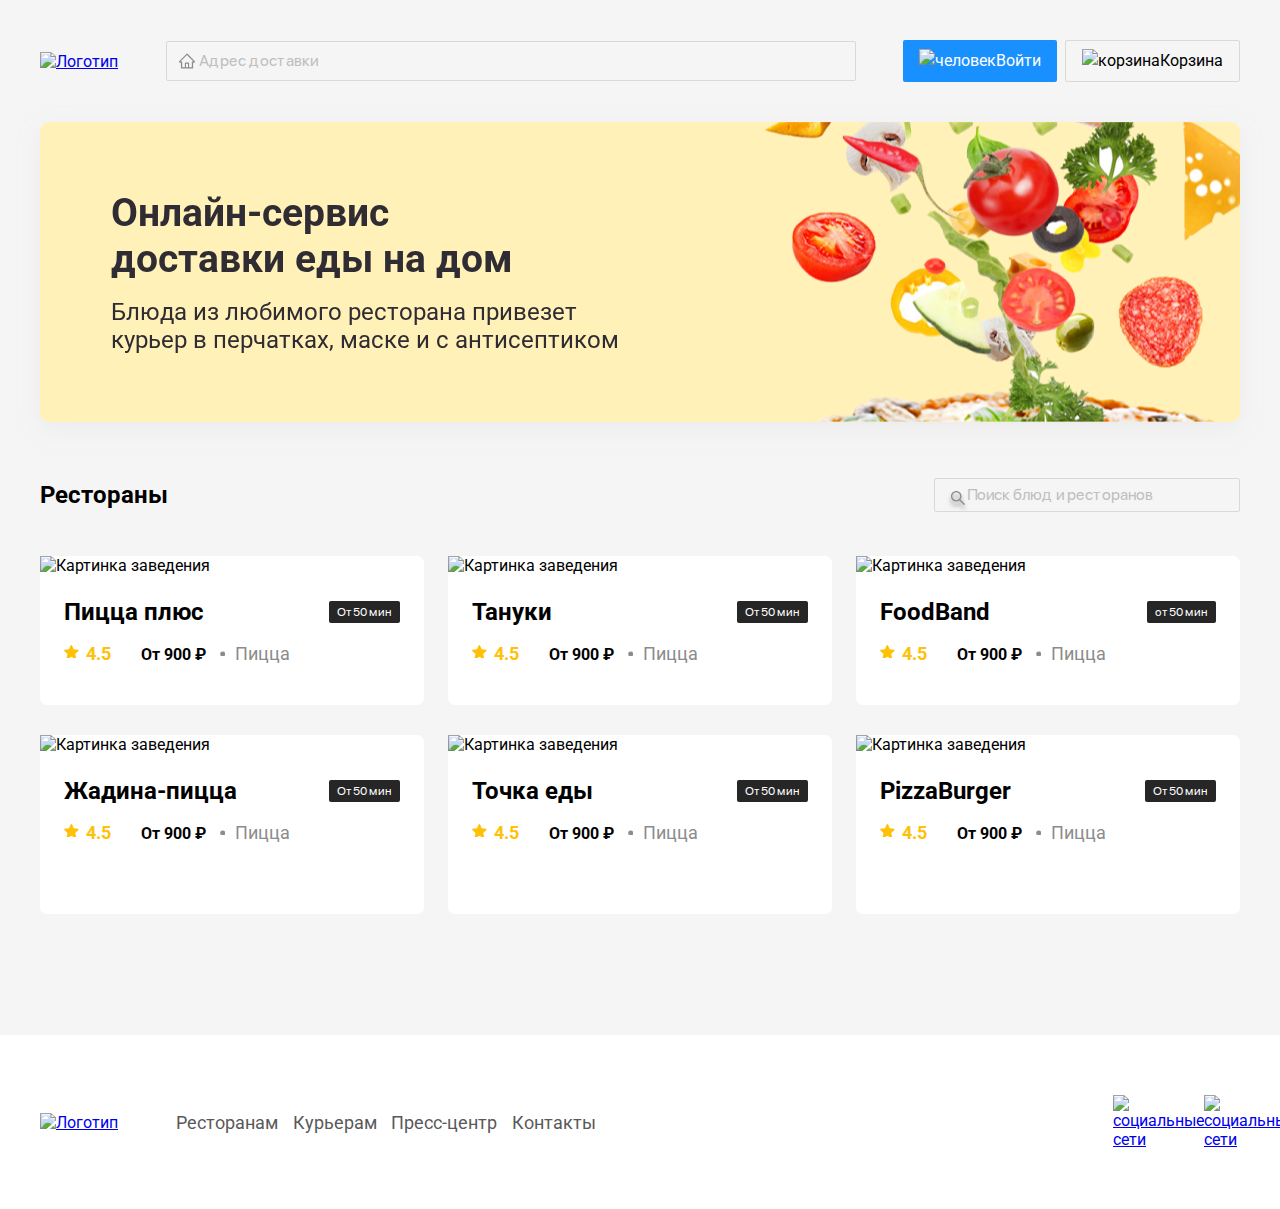
==== content/restourant.html @ a009deb4 "Создали вторую страницу" ====
<!DOCTYPE html>
<html lang="ru">
<head>
    <meta charset="UTF-8">
    <meta http-equiv="X-UA-Compatible" content="IE=edge">
    <meta name="viewport" content="width=device-width, initial-scale=1.0">
    <title>Delivery Food:Пицца плюс</title>
    <link rel="preconnect" href="https://fonts.googleapis.com">
    <link rel="preconnect" href="https://fonts.gstatic.com" crossorigin>
    <link href="https://fonts.googleapis.com/css2?family=Roboto:wght@400;700&display=swap" rel="stylesheet">
    <link rel="stylesheet" href="../css/style.css">
</head>
<body class="body">
    
<header class="header">

<div class="container block">
    <a href="../index.html" class="logo-link">
        <img src="./img/logo.svg" alt="Логотип" class="logo-img">
    </a>

    <input type="text" class="adress-input" placeholder="Адрес доставки">

    <div class="buttons">
        <button class="button button--primary">
            <img src="./img/user.svg" alt="человек" class="login">
            <span class="button-text">Войти</span>
        </button>
        <button class="button button--secondary">
            <img src="./img/icon_container.svg" alt="корзина" class="cart">
            <span class="button-text">Корзина</span>
        </button>
    </div>
    <!-- /.buttons -->
</div>
<!-- /.container block -->    

</header>
<!-- /.header -->

<section class="section section-promo">
    <div class="container promo-block">
        <div class="text-block">
            <h1 class="promo-title">Онлайн-сервис доставки еды на дом</h1>
            <p class="promo-desk">Блюда из любимого ресторана привезет курьер в перчатках, маске и с антисептиком</p>

        
        </div>
    </div>
    <!-- /.container -->
</section>
<!-- /.section section-promo -->
<section class="section section-rest">
    <div class="container">
        <div class="section__header">
            <h2 class="section__header-title">Рестораны</h2>
        <input type="text" class="input seacrh-input" placeholder="Поиск блюд и ресторанов">
        
        </div>
        <!-- /.section__header -->
        <div class="block cards">
        <div class="card">
            <div class="card-img">
                <img src="./img/pizza-plus.png" alt="Картинка заведения">
            </div>
            <div class="card-main">
               <div class="card-main__header">
                <h3 class="card-title">Пицца плюс</h3>
                <strong class="time-write">От 50 мин</strong>
               </div>
               <div class="card-desc">
                <span class="reiting">4.5</span>
                <strong class="midprice">От 900 ₽</strong>
                <span class="dish">Пицца</span>
               </div>
            </div>
            <!-- /.card-main -->
            <!-- /.card-img -->       
        </div>
        <!-- /.card -->
        <div class="card">
            <div class="card-img">
                <img src="./img/tanuki.jpg" alt="Картинка заведения">
            </div>
            <div class="card-main">
                <div class="card-main__header">
                    <h3 class="card-title">Тануки</h3>
                    <strong class="time-write">От 50 мин</strong>
                </div>
                <div class="card-desk">
                    <span class="reiting">4.5</span>
                    <strong class="midprice">От 900 ₽</strong>
                    <span class="dish">Пицца</span>
                </div>
            </div>
        </div>
        <!-- /.card -->
        <div class="card">
            <div class="card-img">
                <div class="card-img">
                    <img src="./img/foodband.png" alt="Картинка заведения">
                </div>
                <div class="card-main">
                    <div class="card-main__header">
                        <h3 class="card-title">FoodBand</h3>
                        <strong class="time-write">от 50 мин</strong>
                    </div>
                    <div class="desk">
                        <span class="reiting">4.5</span>
                        <strong class="midprice">От 900 ₽</strong>
                        <span class="dish">Пицца</span>
                    </div>
                </div>
            </div>
        </div>
        <!-- /.card -->
        <div class="card">
            <div class="card">
                <div class="card-img">
                    <img src="./img/zhadinapizza.png" alt="Картинка заведения">
                </div>
                <div class="card-main">
                    <div class="card-main__header">
                        <h3 class="card-title">Жадина-пицца</h3>
                        <strong class="time-write">От 50 мин</strong>

                    </div>
                    <div class="desk">
                   <span class="reiting">4.5</span> 
                        <strong class="midprice">От 900 ₽</strong>
                       <span class="dish">Пицца</span>
                    </div>
                </div>
            </div>
        </div>
        <!-- /.card -->
        <div class="card">
            <div class="card">
                <div class="card-img">
                    <img src="./img/tochkaedu.png" alt="Картинка заведения">
                </div>
                <div class="card-main">
                    <div class="card-main__header">
                        <h3 class="card-title">Точка еды</h3>
                        <strong class="time-write">От 50 мин</strong>
                        </div>
                        <div class="card-desk">
                            <span class="reiting">4.5</span>
                            <strong class="midprice">От 900 ₽</strong>
                            <span class="dish">Пицца</span>
                        </div>
                </div>
            </div>
        </div>
        <!-- /.card -->
        <div class="card">
            <div class="card">
                <div class="card-img">
                    <img src="./img/pizzaburger.png" alt="Картинка заведения">
                </div>
                <div class="card-main">
                    <div class="card-main__header">
                    <h3 class="card-title">PizzaBurger</h3>
                    <strong class="time-write">От 50 мин</strong>
                    </div>
                    <div class="card-desk">
                        <span class="reiting">4.5</span>
                        <strong class="midprice">От 900 ₽</strong>
                        <span class="dish">Пицца</span>
                    </div>
                </div>
            </div>
        </div>
        <!-- /.card -->
        </div>
        <!-- /.block -->
    </div>
    <!-- /.container -->
</section>
<!-- /.section section-rest -->
<footer class="footer">
<div class="container block">
    <div class="footer-block">
        <a href="index.html" class="logo-link">
            <img src="./img/logo.svg" alt="Логотип" class="logo-img">
        </a>
       <nav class="navigation">
           <a href="#" class="nav-link">Ресторанам</a>
           <a href="#" class="nav-link">Курьерам</a>
           <a href="#" class="nav-link">Пресс-центр</a>
           <a href="#" class="nav-link">Контакты</a>
        </nav>
    </div>
   <div class="social-block">
       <a href="#" class="social-link">
           <img src="./img/inst.svg" alt="социальные сети" class="social-img">
        </a>
        <a href="#" class="social-link">
            <img src="./img/face.svg" alt="социальные сети" class="social-img">
        </a>
        <a href="#" class="social-link">
            <img src="./img/vk.svg" alt="социальные сети" class="social-img">
        </a>
    </div>
</div>
<!-- /.container block -->
</footer>
</body>
</html>
---- css/style.css ----
@font-face {
    font-family:SF Pro Display;
    src: url(../fonts/SFProDisplay-Regular.ttf);
    
}
* {

    box-sizing: border-box;
    margin:0;
    padding: 0;
    font-family: 'Roboto', sans-serif;
}
    html {
   font-family: 'Roboto', sans-serif;
}
.body {
    background-color: #F5F5F5;
}
.block
{
    display: flex;
    justify-content: space-between;
    align-items: center;
   }
   .cards {
       flex-wrap: wrap;
   }
.container {
    max-width: 1200px;
    margin:auto;
    width: 100%;
}
.input {
border-radius: 2px; 
border: 1px solid #D9D9D9;  
width: 100%;
}
.header {
    margin-top: 40px;
    margin-bottom: 40px;
}
.adress-input {
    max-width: 690px;
    height: 40px;
    background: url('../img/home.svg') no-repeat 11px 10px;
    padding-left: 32px;
    width: 100%;
    border-radius: 2px; 
border: 1px solid #D9D9D9;  
}    
.adress-input::placeholder {
    font-family: SF Pro Display;
    font-style: normal;
    font-weight: normal;
    font-size: 16px;
    color: #BFBFBF;
    
}
.buttons {
    display: flex;
    flex-wrap: nowrap;
}
.button{
    padding: 8px 16px;
    display:flex;
    align-items: center;
    border-radius: 2px;
    border:none;
    cursor: pointer;
    font-family: SF Pro Display;
font-style: normal;
font-weight: normal;
font-size: 16px;
line-height: 24px;
}   
.button--primary {
    background: #1890FF;
    color: #FFFFFF;
} 
.button--secondary{
   background:transparent;
   border: 1px solid #D9D9D9; 
   margin-left: 8px;
}
/*промо секция*/
.section-promo {
margin-bottom: 56px;
}
.promo-block {
background: #FFF1B8 url(../img/promo.png) no-repeat right;
border-radius: 10px;
padding: 68px 71px;
filter: drop-shadow(0px 7px 12px rgba(158, 158, 163, 0.1));
}
.text-block {
    max-width: 538px;
    width: 100%;
}
.promo-title {
max-width: 430px;
font-family: Roboto;
font-style: normal;
font-weight: bold;
font-size: 39px;
line-height: 46px;
color: #302C34;
margin-bottom: 16px;
}
.promo-desk {
font-family: Roboto;
font-style: normal;
font-weight: normal;
font-size: 24px;
line-height: 28px;
color: #302C34;
}
/*секция рестораны*/
.section-rest {
    padding-bottom: 91px;
}
.section__header {
    display: flex;
    justify-content: space-between;
    align-items: center;
    margin-bottom: 44px;
}
.seacrh-input  {
max-width: 306px;
height: 34px;
background: url('../img/search.svg') no-repeat 11px 10px;
padding-left: 32px;
border-radius: 2px; 
border: 1px solid #D9D9D9;  
}
.input::placeholder {
    font-family: SF Pro Display;
    font-style: normal;
    font-weight: normal;
    font-size: 16px;
    color: #BFBFBF;
}
.card {
    max-width: 384px;
    width: 100%;
    margin-bottom: 30px;
    background-color:#FFF;
    border-radius:7px;
    text-decoration: none;
    color:black;
}
.card-main {
    padding: 21px 24px 35px;
    position: relative;
    
}
.card-main__header{
    display: flex;
    justify-content: space-between;
    align-items:center;
    margin-bottom: 10px;
}
.card-title {
font-family: Roboto;
font-style: normal;
font-weight: bold;
font-size: 24px;
line-height: 32px;
}
.time-write {
    background: #262626;
    border-radius: 2px;
    font-family: SF Pro Display;
    font-style: normal;
    font-weight: normal;
    font-size: 12px;
    line-height: 12px;
    color: #FFFFFF;
    padding: 5px 8px;
}
.reiting {
    position: relative;
font-family: Roboto;
font-style: normal;
font-weight: bold;
font-size: 18px;
line-height: 32px;
color: #FFC107;
margin-left: 22px;
margin-right: 26px;

}
.reiting::before {
    content:'';
    width: 15px;
    height: 14px;
    background:url(../img/star.svg);
    position: absolute;
    top: 1px;
    left: -22px;
}
midprice {
    font-family: Roboto;
    font-style: normal;
    font-weight: normal;
    font-size: 18px;
    line-height: 32px;
    color: #8C8C8C;
    margin-left: 25px;
        
}
.dish {
    position: relative;
    font-family: Roboto;
    font-style: normal;
    font-weight: normal;
    font-size: 18px;
    line-height: 32px;
    color: #8C8C8C;
    margin-left: 25px;
}
.dish::before {
    content:'';
    width: 5px;
    height: 5px;
    background:url(../img/Ellipse.svg);
    position: absolute;
    top: 50%;
    left: -15px;
    margin-top: -3px;
}
/*footer секция*/
footer {
    background-color:#FFF;
    padding: 60px 0;
}
.footer-block {
    max-width: 556px;
    width: 100%;
    display: flex;
    align-items: center;
    justify-content: space-between;
    
}
.navigation {
    max-width: 420px;
    width: 100%;
    display: flex;
    justify-content: space-between;
}
.nav-link {
    font-size: 18px;
    line-height: 21px;
    color: #595959;
    text-decoration: none;
}
.social-block {
    max-width: 127px;
    width: 100%;
    display: flex;
    justify-content: space-between;
    align-items: center;
}
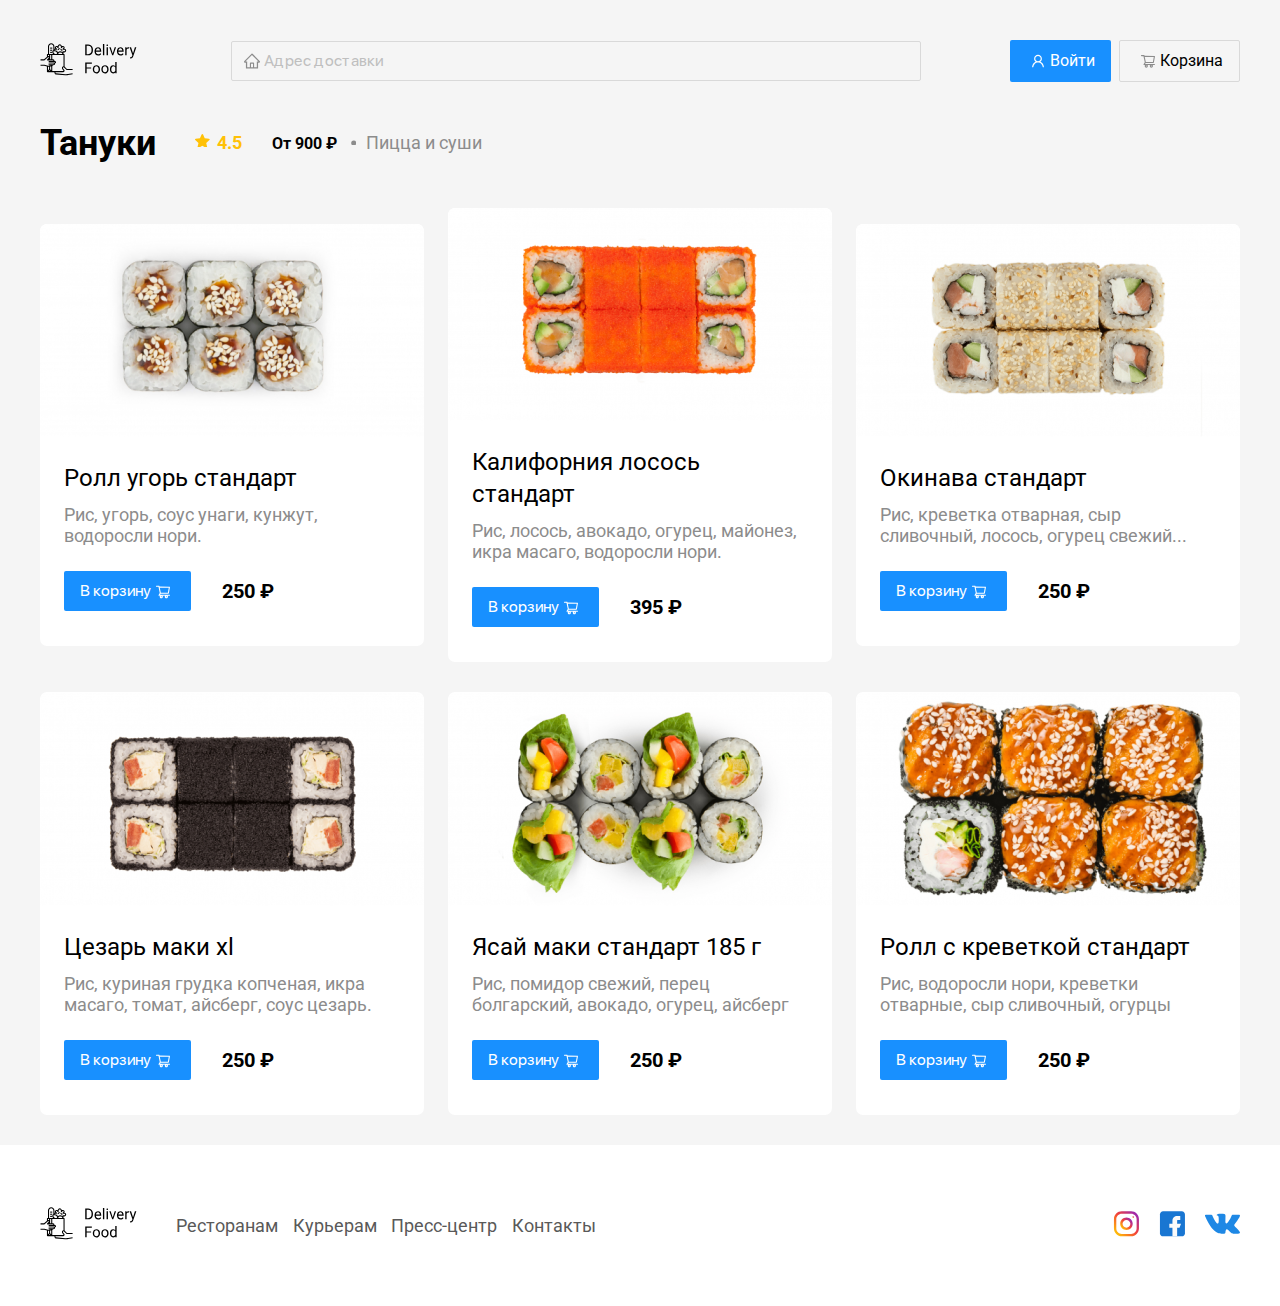
==== commit c24e46f4: "создали страницу Тануки" ====
--- a/content/restourant.html
+++ b/content/restourant.html
@@ -4,7 +4,7 @@
     <meta charset="UTF-8">
     <meta http-equiv="X-UA-Compatible" content="IE=edge">
     <meta name="viewport" content="width=device-width, initial-scale=1.0">
-    <title>Delivery Food:Пицца плюс</title>
+    <title>Delivery Food: Тануки</title>
     <link rel="preconnect" href="https://fonts.googleapis.com">
     <link rel="preconnect" href="https://fonts.gstatic.com" crossorigin>
     <link href="https://fonts.googleapis.com/css2?family=Roboto:wght@400;700&display=swap" rel="stylesheet">
@@ -16,18 +16,18 @@
 
 <div class="container block">
     <a href="../index.html" class="logo-link">
-        <img src="./img/logo.svg" alt="Логотип" class="logo-img">
+        <img src="../img/logo.svg" alt="Логотип" class="logo-img">
     </a>
 
     <input type="text" class="adress-input" placeholder="Адрес доставки">
 
     <div class="buttons">
         <button class="button button--primary">
-            <img src="./img/user.svg" alt="человек" class="login">
+            <img src="../img/user.svg" alt="человек" class="login">
             <span class="button-text">Войти</span>
         </button>
         <button class="button button--secondary">
-            <img src="./img/icon_container.svg" alt="корзина" class="cart">
+            <img src="../img/icon_container.svg" alt="корзина" class="cart-img">
             <span class="button-text">Корзина</span>
         </button>
     </div>
@@ -38,40 +38,33 @@
 </header>
 <!-- /.header -->
 
-<section class="section section-promo">
-    <div class="container promo-block">
-        <div class="text-block">
-            <h1 class="promo-title">Онлайн-сервис доставки еды на дом</h1>
-            <p class="promo-desk">Блюда из любимого ресторана привезет курьер в перчатках, маске и с антисептиком</p>
-
-        
-        </div>
-    </div>
-    <!-- /.container -->
-</section>
-<!-- /.section section-promo -->
-<section class="section section-rest">
+<section class="section restourant">
     <div class="container">
-        <div class="section__header">
-            <h2 class="section__header-title">Рестораны</h2>
-        <input type="text" class="input seacrh-input" placeholder="Поиск блюд и ресторанов">
+        <div class="section__header restourant__header">
+            <h2 class="section__header-title">Тануки</h2>
+            <div class="card-desc">
+                <span class="reiting">4.5</span>
+                <strong class="midprice">От 900 ₽</strong>
+                <span class="dish">Пицца и суши</span>
+               </div>
         
         </div>
         <!-- /.section__header -->
         <div class="block cards">
         <div class="card">
             <div class="card-img">
-                <img src="./img/pizza-plus.png" alt="Картинка заведения">
-            </div>
-            <div class="card-main">
-               <div class="card-main__header">
-                <h3 class="card-title">Пицца плюс</h3>
-                <strong class="time-write">От 50 мин</strong>
-               </div>
-               <div class="card-desc">
-                <span class="reiting">4.5</span>
-                <strong class="midprice">От 900 ₽</strong>
-                <span class="dish">Пицца</span>
+                <img src="../img/roll_ugr_standart.png" alt="Ролл">
+            </div>
+            <div class="card-main">
+               <div class="product-header">
+                <span class="card-title">Ролл угорь стандарт</span>
+                <p class="desk">Рис, угорь, соус унаги, кунжут, водоросли нори.</p>
+                </div>
+               <div class="product-desc">
+             <button class="button button--primary">В корзину
+                <img src="../img/shoppingcart_blue.svg" alt="корзина" class="cart-img">     
+             </button>
+               <span class="product-price">250 ₽</span>
                </div>
             </div>
             <!-- /.card-main -->
@@ -80,100 +73,99 @@
         <!-- /.card -->
         <div class="card">
             <div class="card-img">
-                <img src="./img/tanuki.jpg" alt="Картинка заведения">
-            </div>
-            <div class="card-main">
-                <div class="card-main__header">
-                    <h3 class="card-title">Тануки</h3>
-                    <strong class="time-write">От 50 мин</strong>
-                </div>
-                <div class="card-desk">
-                    <span class="reiting">4.5</span>
-                    <strong class="midprice">От 900 ₽</strong>
-                    <span class="dish">Пицца</span>
-                </div>
-            </div>
-        </div>
-        <!-- /.card -->
-        <div class="card">
-            <div class="card-img">
-                <div class="card-img">
-                    <img src="./img/foodband.png" alt="Картинка заведения">
-                </div>
-                <div class="card-main">
-                    <div class="card-main__header">
-                        <h3 class="card-title">FoodBand</h3>
-                        <strong class="time-write">от 50 мин</strong>
-                    </div>
-                    <div class="desk">
-                        <span class="reiting">4.5</span>
-                        <strong class="midprice">От 900 ₽</strong>
-                        <span class="dish">Пицца</span>
-                    </div>
-                </div>
-            </div>
-        </div>
-        <!-- /.card -->
-        <div class="card">
-            <div class="card">
-                <div class="card-img">
-                    <img src="./img/zhadinapizza.png" alt="Картинка заведения">
-                </div>
-                <div class="card-main">
-                    <div class="card-main__header">
-                        <h3 class="card-title">Жадина-пицца</h3>
-                        <strong class="time-write">От 50 мин</strong>
-
-                    </div>
-                    <div class="desk">
-                   <span class="reiting">4.5</span> 
-                        <strong class="midprice">От 900 ₽</strong>
-                       <span class="dish">Пицца</span>
-                    </div>
-                </div>
-            </div>
-        </div>
-        <!-- /.card -->
-        <div class="card">
-            <div class="card">
-                <div class="card-img">
-                    <img src="./img/tochkaedu.png" alt="Картинка заведения">
-                </div>
-                <div class="card-main">
-                    <div class="card-main__header">
-                        <h3 class="card-title">Точка еды</h3>
-                        <strong class="time-write">От 50 мин</strong>
-                        </div>
-                        <div class="card-desk">
-                            <span class="reiting">4.5</span>
-                            <strong class="midprice">От 900 ₽</strong>
-                            <span class="dish">Пицца</span>
-                        </div>
-                </div>
-            </div>
-        </div>
-        <!-- /.card -->
-        <div class="card">
-            <div class="card">
-                <div class="card-img">
-                    <img src="./img/pizzaburger.png" alt="Картинка заведения">
-                </div>
-                <div class="card-main">
-                    <div class="card-main__header">
-                    <h3 class="card-title">PizzaBurger</h3>
-                    <strong class="time-write">От 50 мин</strong>
-                    </div>
-                    <div class="card-desk">
-                        <span class="reiting">4.5</span>
-                        <strong class="midprice">От 900 ₽</strong>
-                        <span class="dish">Пицца</span>
-                    </div>
-                </div>
-            </div>
-        </div>
-        <!-- /.card -->
-        </div>
-        <!-- /.block -->
+                <img src="../img/california.png" alt="Ролл">
+            </div>
+            <div class="card-main">
+               <div class="product-header">
+                <span class="card-title">Калифорния лосось стандарт</span>
+                <p class="desk">Рис, лосось, авокадо, огурец, майонез, икра масаго, водоросли нори.</p>
+                </div>
+               <div class="product-desc">
+             <button class="button button--primary">В корзину
+                <img src="../img/shoppingcart_blue.svg" alt="корзина" class="cart-img">     
+             </button>
+               <span class="product-price">395 ₽</span>
+               </div>
+            </div>
+            <!-- /.card-main -->
+            <!-- /.card-img -->       
+        </div>
+        <div class="card">
+            <div class="card-img">
+                <img src="../img/okinava.png" alt="Ролл">
+            </div>
+            <div class="card-main">
+               <div class="product-header">
+                <span class="card-title">Окинава стандарт</span>
+                <p class="desk"> Рис, креветка отварная, сыр сливочный, лосось, огурец свежий...</p>
+                </div>
+               <div class="product-desc">
+             <button class="button button--primary">В корзину
+                <img src="../img/shoppingcart_blue.svg" alt="корзина" class="cart-img">     
+             </button>
+               <span class="product-price">250 ₽</span>
+               </div>
+            </div>
+            <!-- /.card-main -->
+            <!-- /.card-img -->       
+        </div>
+        <div class="card">
+            <div class="card-img">
+                <img src="../img/cezar.png" alt="Ролл">
+            </div>
+            <div class="card-main">
+               <div class="product-header">
+                <span class="card-title">Цезарь маки хl</span>
+                <p class="desk">Рис, куриная грудка копченая, икра масаго, томат, айсберг, соус цезарь.</p>
+                </div>
+               <div class="product-desc">
+             <button class="button button--primary">В корзину
+                <img src="../img/shoppingcart_blue.svg" alt="корзина" class="cart-img">     
+             </button>
+               <span class="product-price">250 ₽</span>
+               </div>
+            </div>
+            <!-- /.card-main -->
+            <!-- /.card-img -->       
+        </div>
+        <div class="card">
+            <div class="card-img">
+                <img src="../img/yasai.png" alt="Ролл">
+            </div>
+            <div class="card-main">
+               <div class="product-header">
+                <span class="card-title">Ясай маки стандарт 185 г</span>
+                <p class="desk">Рис, помидор свежий, перец болгарский, авокадо, огурец, айсберг</p>
+                </div>
+               <div class="product-desc">
+             <button class="button button--primary">В корзину
+                <img src="../img/shoppingcart_blue.svg" alt="корзина" class="cart-img">     
+             </button>
+               <span class="product-price">250 ₽</span>
+               </div>
+            </div>
+            <!-- /.card-main -->
+            <!-- /.card-img -->       
+        </div>
+        <div class="card">
+            <div class="card-img">
+                <img src="../img/roll_shrimp.png" alt="Ролл">
+            </div>
+            <div class="card-main">
+               <div class="product-header">
+                <span class="card-title">Ролл с креветкой стандарт</span>
+                <p class="desk">Рис, водоросли нори, креветки отварные, сыр сливочный, огурцы</p>
+                </div>
+               <div class="product-desc">
+             <button class="button button--primary">В корзину
+                <img src="../img/shoppingcart_blue.svg" alt="корзина" class="cart-img">     
+             </button>
+               <span class="product-price">250 ₽</span>
+               </div>
+            </div>
+            <!-- /.card-main -->
+            <!-- /.card-img -->       
+        </div>
     </div>
     <!-- /.container -->
 </section>
@@ -182,7 +174,7 @@
 <div class="container block">
     <div class="footer-block">
         <a href="index.html" class="logo-link">
-            <img src="./img/logo.svg" alt="Логотип" class="logo-img">
+            <img src="../img/logo.svg" alt="Логотип" class="logo-img">
         </a>
        <nav class="navigation">
            <a href="#" class="nav-link">Ресторанам</a>
@@ -193,13 +185,13 @@
     </div>
    <div class="social-block">
        <a href="#" class="social-link">
-           <img src="./img/inst.svg" alt="социальные сети" class="social-img">
+           <img src="../img/inst.svg" alt="социальные сети" class="social-img">
         </a>
         <a href="#" class="social-link">
-            <img src="./img/face.svg" alt="социальные сети" class="social-img">
+            <img src="../img/face.svg" alt="социальные сети" class="social-img">
         </a>
         <a href="#" class="social-link">
-            <img src="./img/vk.svg" alt="социальные сети" class="social-img">
+            <img src="../img/vk.svg" alt="социальные сети" class="social-img">
         </a>
     </div>
 </div>
--- a/css/style.css
+++ b/css/style.css
@@ -24,6 +24,10 @@
    }
    .cards {
        flex-wrap: wrap;
+   }
+   .button img {
+    margin-left: 4px;
+    margin-right: 4px;
    }
 .container {
     max-width: 1200px;
@@ -124,6 +128,12 @@
     align-items: center;
     margin-bottom: 44px;
 }
+.section__header-title {
+    font-weight: bold;
+    font-size: 36px;
+    line-height: 42px;
+        color: #000000;
+}
 .seacrh-input  {
 max-width: 306px;
 height: 34px;
@@ -162,7 +172,6 @@
 .card-title {
 font-family: Roboto;
 font-style: normal;
-font-weight: bold;
 font-size: 24px;
 line-height: 32px;
 }
@@ -259,4 +268,38 @@
     display: flex;
     justify-content: space-between;
     align-items: center;
-}+}
+/*Страница ресторанов*/
+.restourant__header {
+    max-width: 442px;
+    width: 100%;
+   
+}
+.product-header {
+display: flex;
+align-items: start;
+flex-direction: column;
+margin-bottom: 10px;
+}
+.desk {
+    font-size: 18px;
+    line-height: 21px;
+    color: #8C8C8C;
+    margin-top: 10px;
+}
+.product-desc {
+    max-width: 210px;
+    width: 100%;
+    display: flex;
+    justify-content: space-between;
+    align-items: center;
+    margin-top: 25px;
+
+}
+.product-price {
+    font-weight: bold;
+    font-size: 20px;
+    line-height: 32px;
+    color: #000000;
+
+}
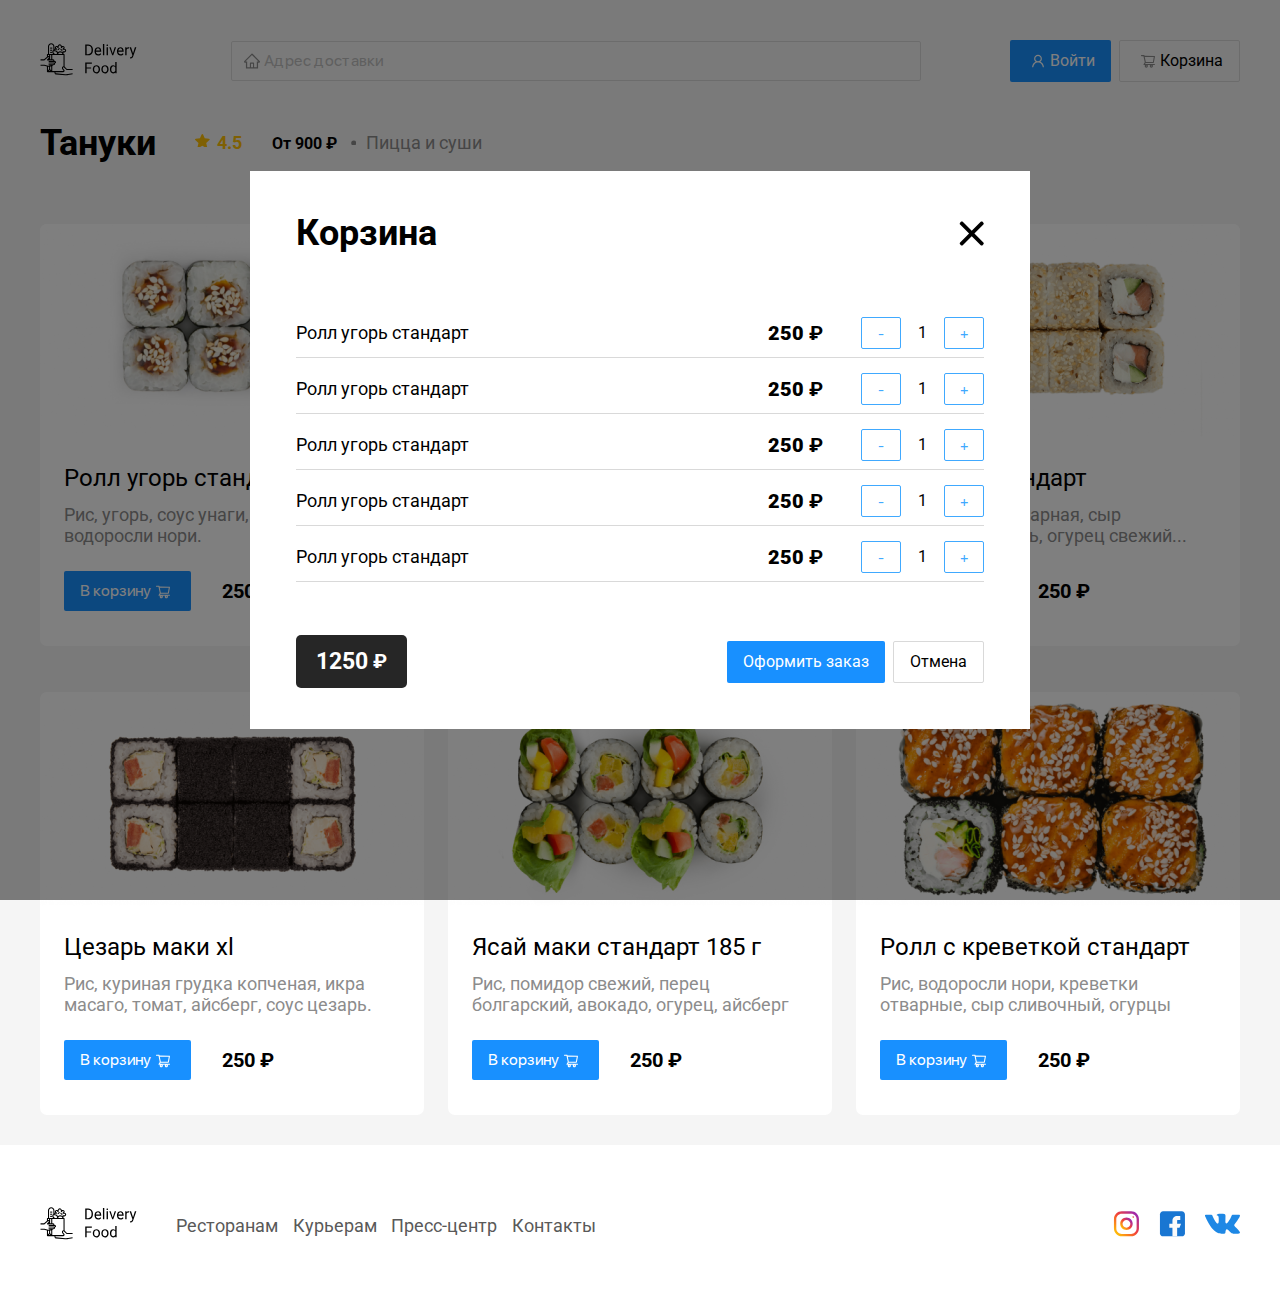
==== commit 84e9f43d: "создана страниа с корзиной" ====
--- a/content/restourant.html
+++ b/content/restourant.html
@@ -197,5 +197,103 @@
 </div>
 <!-- /.container block -->
 </footer>
+<div class="modal">
+    <div class="modal-window">
+        <div class="modal-header">
+            <h2 class="modal-title">Корзина</h2>
+            <button class="btn-close"></button>
+        </div>
+        <div class="modal-main">
+            <div class="row">
+                <p class="product-name">Ролл угорь стандарт</p>
+                <div class="row-right">
+                    <div class="price-product">
+                        <strong class="price">250</strong>
+                        <span class="rub">₽</span>
+                    </div>
+                    <div class="counter">
+                        <button class="bth-count">-</button>
+                        <span class="count">1</span>
+                        <button class="bth-count">+</button>
+                    </div>
+                </div>
+        
+            </div>
+            <div class="row">
+                <p class="product-name">Ролл угорь стандарт</p>
+                <div class="row-right">
+                    <div class="price-product">
+                        <strong class="price">250</strong>
+                        <span class="rub">₽</span>
+                    </div>
+                    <div class="counter">
+                        <button class="bth-count">-</button>
+                        <span class="count">1</span>
+                        <button class="bth-count">+</button>
+                    </div>
+                </div>
+        
+            </div>
+            <div class="row">
+                <p class="product-name">Ролл угорь стандарт</p>
+                <div class="row-right">
+                    <div class="price-product">
+                        <strong class="price">250</strong>
+                        <span class="rub">₽</span>
+                    </div>
+                    <div class="counter">
+                        <button class="bth-count">-</button>
+                        <span class="count">1</span>
+                        <button class="bth-count">+</button>
+                    </div>
+                </div>
+        
+            </div>
+            <div class="row">
+                <p class="product-name">Ролл угорь стандарт</p>
+                <div class="row-right">
+                    <div class="price-product">
+                        <strong class="price">250</strong>
+                        <span class="rub">₽</span>
+                    </div>
+                    <div class="counter">
+                        <button class="bth-count">-</button>
+                        <span class="count">1</span>
+                        <button class="bth-count">+</button>
+                    </div>
+                </div>
+        
+            </div>
+            <div class="row">
+                <p class="product-name">Ролл угорь стандарт</p>
+                <div class="row-right">
+                    <div class="price-product">
+                        <strong class="price">250</strong>
+                        <span class="rub">₽</span>
+                    </div>
+                    <div class="counter">
+                        <button class="bth-count">-</button>
+                        <span class="count">1</span>
+                        <button class="bth-count">+</button>
+                    </div>
+                </div>
+        
+            </div>
+        </div>
+        <div class="model-footer">
+            <div class="sum">
+            <h3 class="modal-sum">1250</h3>
+<span class="rub-sum">₽</span>
+            </div>
+            <div class="buttons">
+                <button class="button button--primary">
+                <span class="button-text">Оформить заказ</span>
+                </button>
+                <button class="button button--secondary">
+                <span class="button-text">Отмена</span>
+                </button>    
+        </div>
+    </div>
+</div>
 </body>
 </html>--- a/css/style.css
+++ b/css/style.css
@@ -303,3 +303,108 @@
     color: #000000;
 
 }
+/*модельное окно*/
+.modal {
+    position: fixed;
+    top: 0;
+    left: 0;
+    display: flex;
+    justify-content: center;
+    align-items:center;
+    width: 100%;
+    height: 100vh;
+    background:rgba(0, 0, 0, 0.5)
+}
+.modal-window {
+    max-width: 780px;
+    width: 100%;
+    background-color: #fff;
+    padding: 41px 46px;
+    display: flex;
+    flex-direction: column;
+}
+.modal-header {
+    width: 100%;
+    display: flex;
+    justify-content: space-between;
+    align-items: center;
+    margin-bottom: 48px;
+}
+.modal-title {
+    font-size: 36px;
+    line-height: 42px;
+    color: #000000;
+}
+.btn-close {
+    width: 25px;
+    height: 25px;
+    background: url(../img/close.svg) no-repeat center / cover;
+    border: none;
+    cursor:pointer;
+}
+.row {
+    display: flex;
+    justify-content: space-between;
+    padding-bottom: 8px;
+    padding-top: 15px;
+    border-bottom: 1px solid #D9D9D9;;
+}
+
+.row-right {
+display: flex;
+justify-content: space-between;
+align-items: center;
+max-width: 216px;
+width: 100%;
+}
+.product-name {
+    font-size: 18px;
+    line-height: 32px;
+}
+.price-product {
+    font-weight: bold;
+    font-size: 20px;
+    line-height: 32px;
+    color: #000000;
+}
+.bth-count {
+font-family: SF Pro Display;
+font-style: normal;
+font-weight: normal;
+font-size: 14px;
+line-height: 22px;
+color: #40A9FF;
+width: 40px;
+height: 32px;
+cursor: pointer;
+background:transparent;
+border: 1px solid #40A9FF;
+border-radius: 2px;
+}
+.count {
+    font-size: 16px;
+    line-height: 24px;
+    margin-right: 13px;
+    margin-left: 13px;
+}
+.model-footer {
+    width: 100%;
+    display: flex;
+    justify-content: space-between;
+    align-items: center;
+    margin-top: 53px;
+}
+.sum {
+    display: flex;
+    align-items: center;
+    background: #262626;
+border-radius: 5px;
+padding: 15px 20px;
+color: white;
+font-weight: bold;
+font-size: 20px;
+line-height: 23px;
+}
+.rub-sum {
+    margin-left: 5px;
+}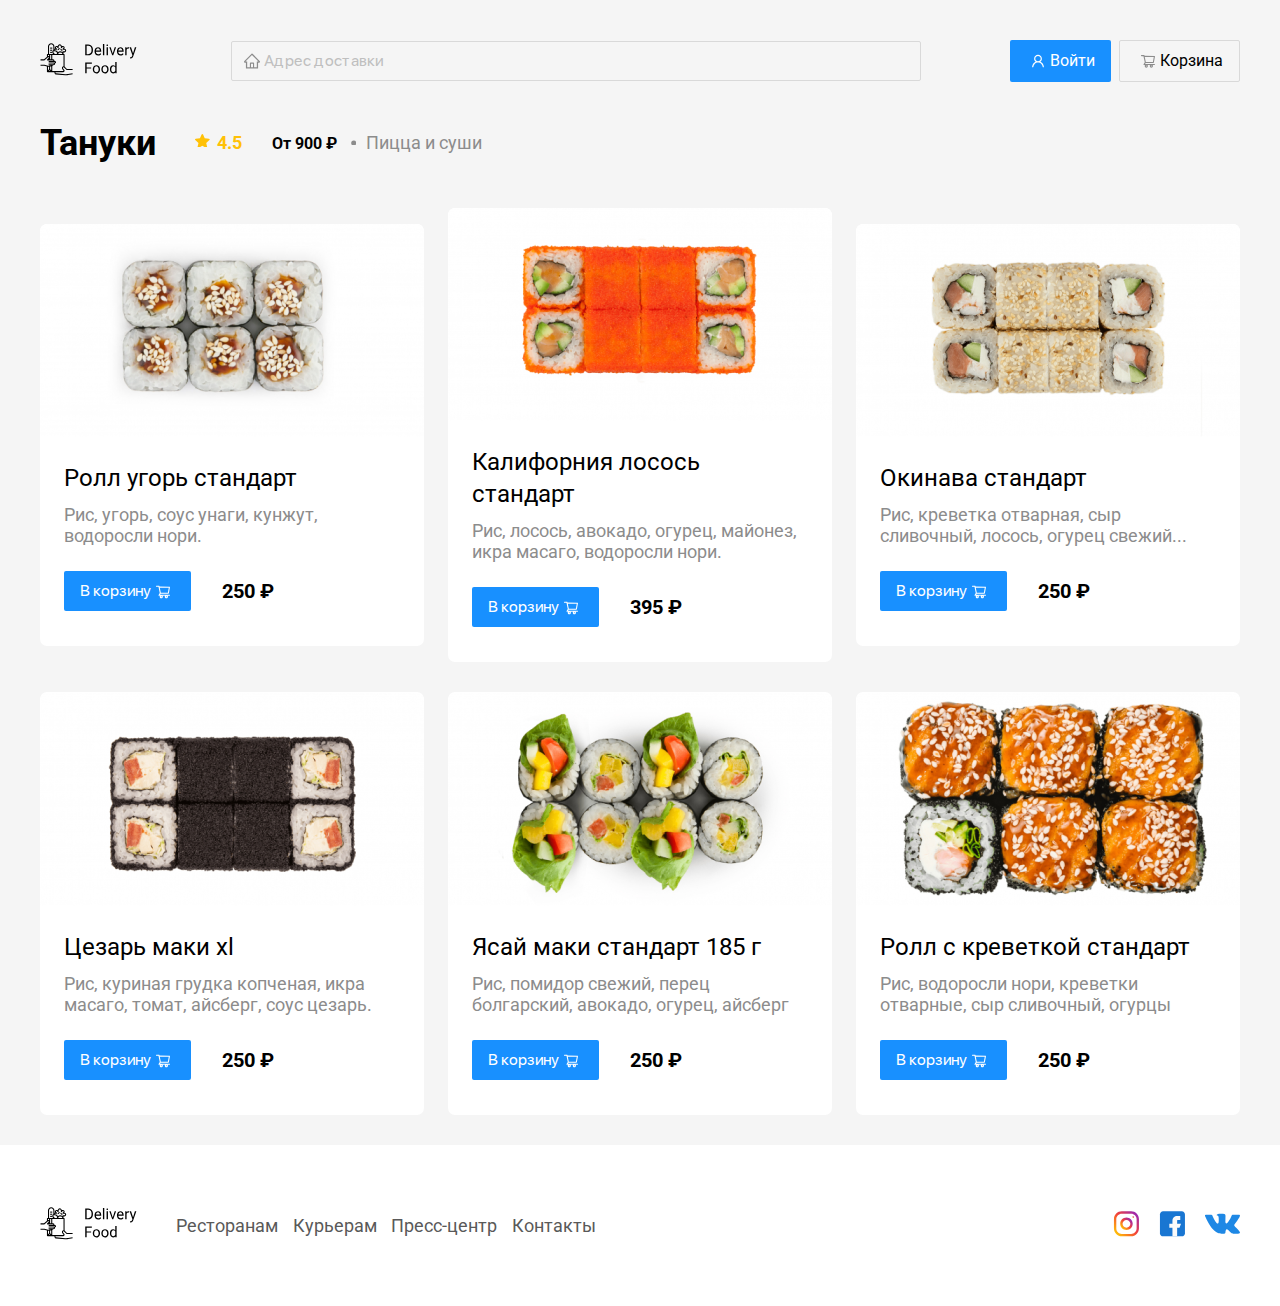
==== commit b00af71f: "создали модальное окно" ====
--- a/content/restourant.html
+++ b/content/restourant.html
@@ -167,6 +167,7 @@
             <!-- /.card-img -->       
         </div>
     </div>
+    </div>
     <!-- /.container -->
 </section>
 <!-- /.section section-rest -->
@@ -197,7 +198,7 @@
 </div>
 <!-- /.container block -->
 </footer>
-<div class="modal">
+<div class="modal modal--close">
     <div class="modal-window">
         <div class="modal-header">
             <h2 class="modal-title">Корзина</h2>
--- a/css/style.css
+++ b/css/style.css
@@ -407,4 +407,7 @@
 }
 .rub-sum {
     margin-left: 5px;
+}
+.modal--close {
+    display: none;
 }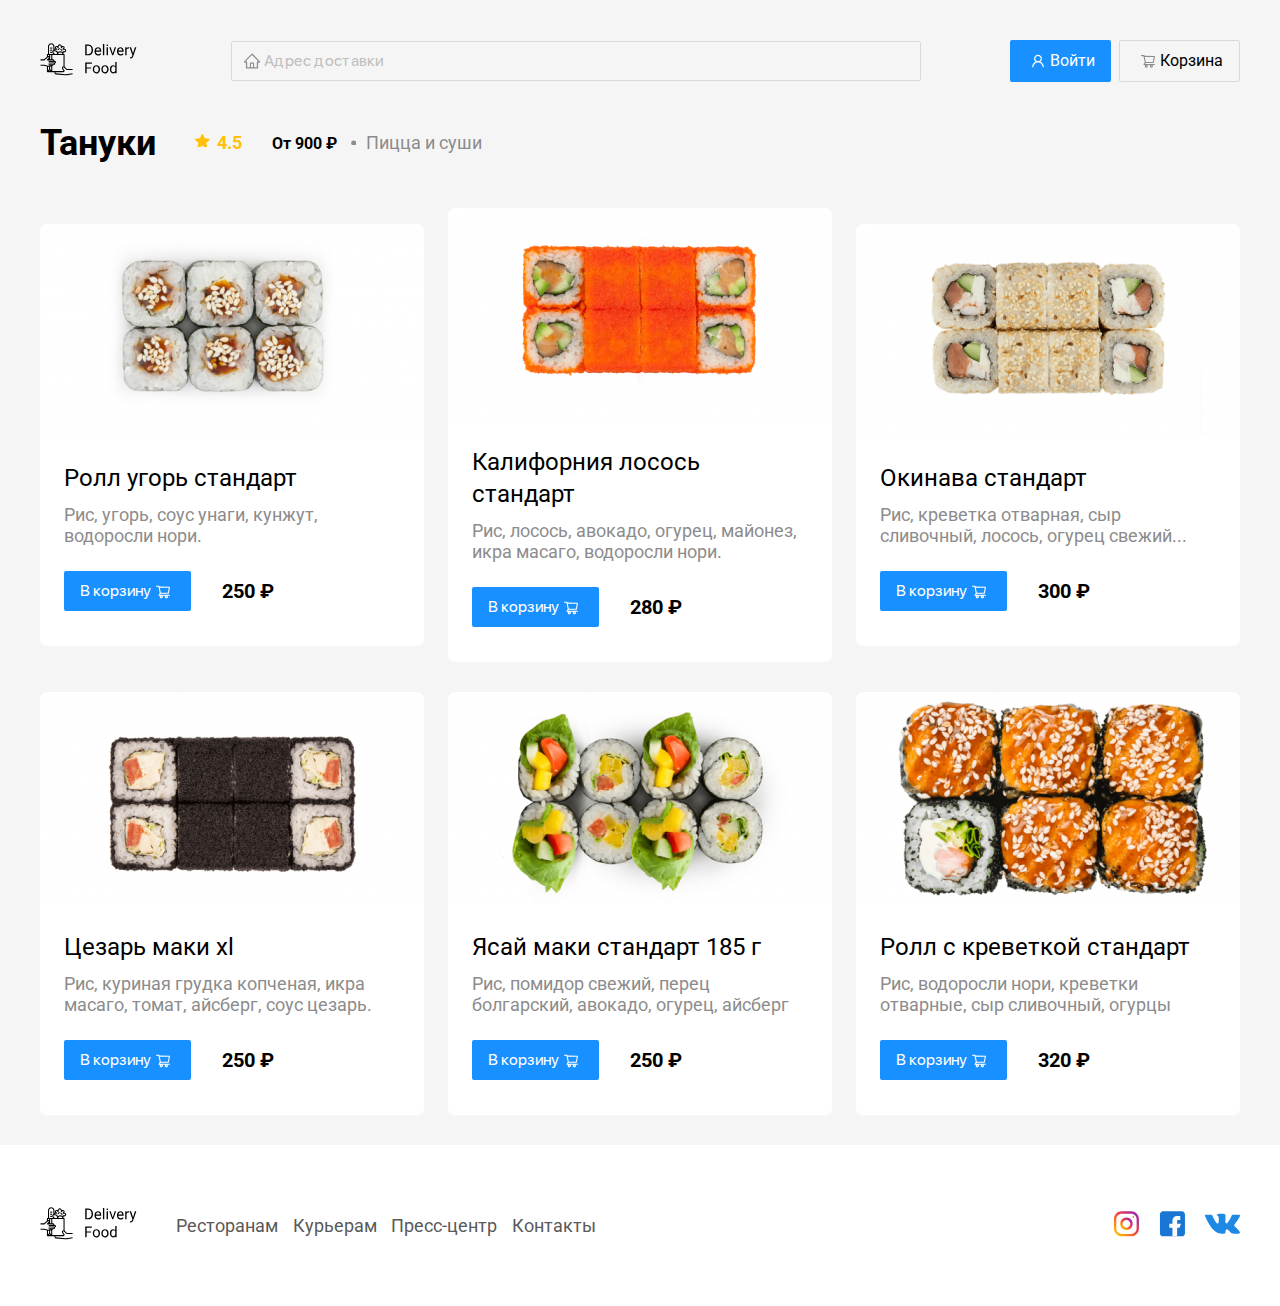
==== commit f0e0e4ea: "калькулятор в модальном окне" ====
--- a/content/restourant.html
+++ b/content/restourant.html
@@ -9,6 +9,7 @@
     <link rel="preconnect" href="https://fonts.gstatic.com" crossorigin>
     <link href="https://fonts.googleapis.com/css2?family=Roboto:wght@400;700&display=swap" rel="stylesheet">
     <link rel="stylesheet" href="../css/style.css">
+    <script src="../js/main.js" defer></script>
 </head>
 <body class="body">
     
@@ -26,7 +27,7 @@
             <img src="../img/user.svg" alt="человек" class="login">
             <span class="button-text">Войти</span>
         </button>
-        <button class="button button--secondary">
+        <button class="button button--secondary" id='cart'>
             <img src="../img/icon_container.svg" alt="корзина" class="cart-img">
             <span class="button-text">Корзина</span>
         </button>
@@ -84,7 +85,7 @@
              <button class="button button--primary">В корзину
                 <img src="../img/shoppingcart_blue.svg" alt="корзина" class="cart-img">     
              </button>
-               <span class="product-price">395 ₽</span>
+               <span class="product-price">280 ₽</span>
                </div>
             </div>
             <!-- /.card-main -->
@@ -103,7 +104,7 @@
              <button class="button button--primary">В корзину
                 <img src="../img/shoppingcart_blue.svg" alt="корзина" class="cart-img">     
              </button>
-               <span class="product-price">250 ₽</span>
+               <span class="product-price">300 ₽</span>
                </div>
             </div>
             <!-- /.card-main -->
@@ -160,7 +161,7 @@
              <button class="button button--primary">В корзину
                 <img src="../img/shoppingcart_blue.svg" alt="корзина" class="cart-img">     
              </button>
-               <span class="product-price">250 ₽</span>
+               <span class="product-price">320 ₽</span>
                </div>
             </div>
             <!-- /.card-main -->
@@ -213,69 +214,69 @@
                         <span class="rub">₽</span>
                     </div>
                     <div class="counter">
-                        <button class="bth-count">-</button>
-                        <span class="count">1</span>
-                        <button class="bth-count">+</button>
-                    </div>
-                </div>
-        
-            </div>
-            <div class="row">
-                <p class="product-name">Ролл угорь стандарт</p>
-                <div class="row-right">
-                    <div class="price-product">
-                        <strong class="price">250</strong>
-                        <span class="rub">₽</span>
-                    </div>
-                    <div class="counter">
-                        <button class="bth-count">-</button>
-                        <span class="count">1</span>
-                        <button class="bth-count">+</button>
-                    </div>
-                </div>
-        
-            </div>
-            <div class="row">
-                <p class="product-name">Ролл угорь стандарт</p>
-                <div class="row-right">
-                    <div class="price-product">
-                        <strong class="price">250</strong>
-                        <span class="rub">₽</span>
-                    </div>
-                    <div class="counter">
-                        <button class="bth-count">-</button>
-                        <span class="count">1</span>
-                        <button class="bth-count">+</button>
-                    </div>
-                </div>
-        
-            </div>
-            <div class="row">
-                <p class="product-name">Ролл угорь стандарт</p>
-                <div class="row-right">
-                    <div class="price-product">
-                        <strong class="price">250</strong>
-                        <span class="rub">₽</span>
-                    </div>
-                    <div class="counter">
-                        <button class="bth-count">-</button>
-                        <span class="count">1</span>
-                        <button class="bth-count">+</button>
-                    </div>
-                </div>
-        
-            </div>
-            <div class="row">
-                <p class="product-name">Ролл угорь стандарт</p>
-                <div class="row-right">
-                    <div class="price-product">
-                        <strong class="price">250</strong>
-                        <span class="rub">₽</span>
-                    </div>
-                    <div class="counter">
-                        <button class="bth-count">-</button>
-                        <span class="count">1</span>
-                        <button class="bth-count">+</button>
+                        <button class="bth-count minus">-</button>
+                        <span class="count">1</span>
+                        <button class="bth-count plus">+</button>
+                    </div>
+                </div>
+        
+            </div>
+            <div class="row">
+                <p class="product-name">Ролл угорь стандарт</p>
+                <div class="row-right">
+                    <div class="price-product">
+                        <strong class="price">280</strong>
+                        <span class="rub">₽</span>
+                    </div>
+                    <div class="counter">
+                        <button class="bth-count minus">-</button>
+                        <span class="count">1</span>
+                        <button class="bth-count plus">+</button>
+                    </div>
+                </div>
+        
+            </div>
+            <div class="row">
+                <p class="product-name">Ролл угорь стандарт</p>
+                <div class="row-right">
+                    <div class="price-product">
+                        <strong class="price">300</strong>
+                        <span class="rub">₽</span>
+                    </div>
+                    <div class="counter">
+                        <button class="bth-count minus">-</button>
+                        <span class="count">1</span>
+                        <button class="bth-count plus">+</button>
+                    </div>
+                </div>
+        
+            </div>
+            <div class="row">
+                <p class="product-name">Ролл угорь стандарт</p>
+                <div class="row-right">
+                    <div class="price-product">
+                        <strong class="price">320</strong>
+                        <span class="rub">₽</span>
+                    </div>
+                    <div class="counter">
+                        <button class="bth-count minus">-</button>
+                        <span class="count">1</span>
+                        <button class="bth-count plus">+</button>
+                    </div>
+                </div>
+        
+            </div>
+            <div class="row">
+                <p class="product-name">Ролл угорь стандарт</p>
+                <div class="row-right">
+                    <div class="price-product">
+                        <strong class="price">350</strong>
+                        <span class="rub">₽</span>
+                    </div>
+                    <div class="counter">
+                        <button class="bth-count minus">-</button>
+                        <span class="count">1</span>
+                        <button class="bth-count plus">+</button>
                     </div>
                 </div>
         
@@ -296,5 +297,6 @@
         </div>
     </div>
 </div>
+</div>
 </body>
 </html>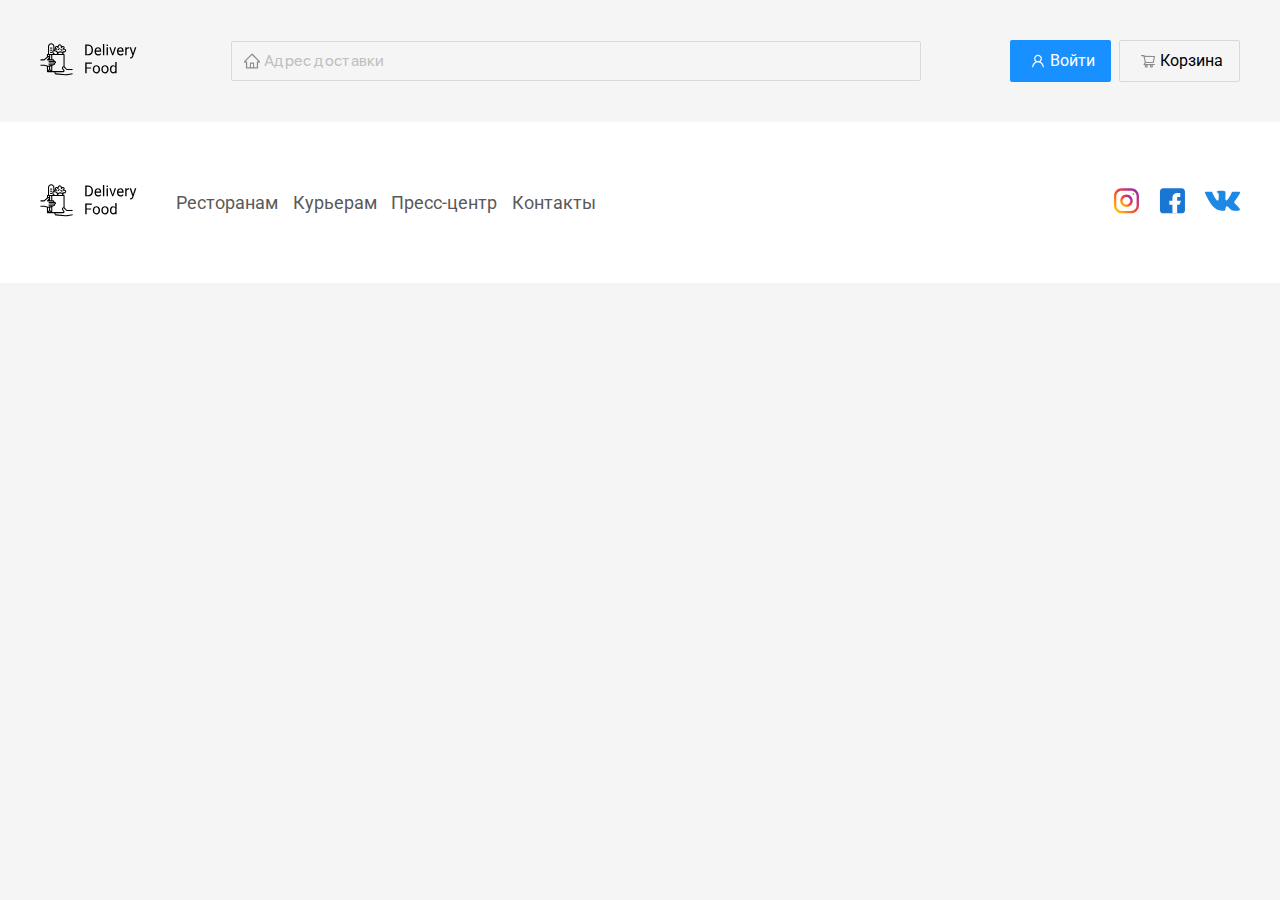
==== commit 354ab561: "добавили media" ====
--- a/content/restourant.html
+++ b/content/restourant.html
@@ -15,14 +15,14 @@
     
 <header class="header">
 
-<div class="container block">
+<div class="container block block__header">
     <a href="../index.html" class="logo-link">
         <img src="../img/logo.svg" alt="Логотип" class="logo-img">
     </a>
 
     <input type="text" class="adress-input" placeholder="Адрес доставки">
 
-    <div class="buttons">
+    <div class="buttons header__buttons">
         <button class="button button--primary">
             <img src="../img/user.svg" alt="человек" class="login">
             <span class="button-text">Войти</span>
@@ -39,139 +39,7 @@
 </header>
 <!-- /.header -->
 
-<section class="section restourant">
-    <div class="container">
-        <div class="section__header restourant__header">
-            <h2 class="section__header-title">Тануки</h2>
-            <div class="card-desc">
-                <span class="reiting">4.5</span>
-                <strong class="midprice">От 900 ₽</strong>
-                <span class="dish">Пицца и суши</span>
-               </div>
-        
-        </div>
-        <!-- /.section__header -->
-        <div class="block cards">
-        <div class="card">
-            <div class="card-img">
-                <img src="../img/roll_ugr_standart.png" alt="Ролл">
-            </div>
-            <div class="card-main">
-               <div class="product-header">
-                <span class="card-title">Ролл угорь стандарт</span>
-                <p class="desk">Рис, угорь, соус унаги, кунжут, водоросли нори.</p>
-                </div>
-               <div class="product-desc">
-             <button class="button button--primary">В корзину
-                <img src="../img/shoppingcart_blue.svg" alt="корзина" class="cart-img">     
-             </button>
-               <span class="product-price">250 ₽</span>
-               </div>
-            </div>
-            <!-- /.card-main -->
-            <!-- /.card-img -->       
-        </div>
-        <!-- /.card -->
-        <div class="card">
-            <div class="card-img">
-                <img src="../img/california.png" alt="Ролл">
-            </div>
-            <div class="card-main">
-               <div class="product-header">
-                <span class="card-title">Калифорния лосось стандарт</span>
-                <p class="desk">Рис, лосось, авокадо, огурец, майонез, икра масаго, водоросли нори.</p>
-                </div>
-               <div class="product-desc">
-             <button class="button button--primary">В корзину
-                <img src="../img/shoppingcart_blue.svg" alt="корзина" class="cart-img">     
-             </button>
-               <span class="product-price">280 ₽</span>
-               </div>
-            </div>
-            <!-- /.card-main -->
-            <!-- /.card-img -->       
-        </div>
-        <div class="card">
-            <div class="card-img">
-                <img src="../img/okinava.png" alt="Ролл">
-            </div>
-            <div class="card-main">
-               <div class="product-header">
-                <span class="card-title">Окинава стандарт</span>
-                <p class="desk"> Рис, креветка отварная, сыр сливочный, лосось, огурец свежий...</p>
-                </div>
-               <div class="product-desc">
-             <button class="button button--primary">В корзину
-                <img src="../img/shoppingcart_blue.svg" alt="корзина" class="cart-img">     
-             </button>
-               <span class="product-price">300 ₽</span>
-               </div>
-            </div>
-            <!-- /.card-main -->
-            <!-- /.card-img -->       
-        </div>
-        <div class="card">
-            <div class="card-img">
-                <img src="../img/cezar.png" alt="Ролл">
-            </div>
-            <div class="card-main">
-               <div class="product-header">
-                <span class="card-title">Цезарь маки хl</span>
-                <p class="desk">Рис, куриная грудка копченая, икра масаго, томат, айсберг, соус цезарь.</p>
-                </div>
-               <div class="product-desc">
-             <button class="button button--primary">В корзину
-                <img src="../img/shoppingcart_blue.svg" alt="корзина" class="cart-img">     
-             </button>
-               <span class="product-price">250 ₽</span>
-               </div>
-            </div>
-            <!-- /.card-main -->
-            <!-- /.card-img -->       
-        </div>
-        <div class="card">
-            <div class="card-img">
-                <img src="../img/yasai.png" alt="Ролл">
-            </div>
-            <div class="card-main">
-               <div class="product-header">
-                <span class="card-title">Ясай маки стандарт 185 г</span>
-                <p class="desk">Рис, помидор свежий, перец болгарский, авокадо, огурец, айсберг</p>
-                </div>
-               <div class="product-desc">
-             <button class="button button--primary">В корзину
-                <img src="../img/shoppingcart_blue.svg" alt="корзина" class="cart-img">     
-             </button>
-               <span class="product-price">250 ₽</span>
-               </div>
-            </div>
-            <!-- /.card-main -->
-            <!-- /.card-img -->       
-        </div>
-        <div class="card">
-            <div class="card-img">
-                <img src="../img/roll_shrimp.png" alt="Ролл">
-            </div>
-            <div class="card-main">
-               <div class="product-header">
-                <span class="card-title">Ролл с креветкой стандарт</span>
-                <p class="desk">Рис, водоросли нори, креветки отварные, сыр сливочный, огурцы</p>
-                </div>
-               <div class="product-desc">
-             <button class="button button--primary">В корзину
-                <img src="../img/shoppingcart_blue.svg" alt="корзина" class="cart-img">     
-             </button>
-               <span class="product-price">320 ₽</span>
-               </div>
-            </div>
-            <!-- /.card-main -->
-            <!-- /.card-img -->       
-        </div>
-    </div>
-    </div>
-    <!-- /.container -->
-</section>
-<!-- /.section section-rest -->
+
 <footer class="footer">
 <div class="container block">
     <div class="footer-block">
@@ -185,7 +53,7 @@
            <a href="#" class="nav-link">Контакты</a>
         </nav>
     </div>
-   <div class="social-block">
+   <div class="social-block social_rest">
        <a href="#" class="social-link">
            <img src="../img/inst.svg" alt="социальные сети" class="social-img">
         </a>
--- a/css/style.css
+++ b/css/style.css
@@ -157,6 +157,10 @@
     border-radius:7px;
     text-decoration: none;
     color:black;
+    
+}
+#index .card {
+    cursor:pointer;
 }
 .card-main {
     padding: 21px 24px 35px;
@@ -410,4 +414,134 @@
 }
 .modal--close {
     display: none;
-}+}
+.not--active {
+    display: none;
+}
+/*адаптация под экраны*/
+@media (max-width: 1240px) {
+    .container {
+    width: 95%;
+    }
+   .logo-link {
+       display: none;
+   } 
+   .cards {
+       justify-content: space-around;
+   }
+   .card {
+       max-width:40%;
+   }
+   .card-img img {
+       width: 100%;
+   }
+}
+@media (max-width:980px) {
+    .header__buttons {
+        display: none;
+    }
+    .header .logo-link {
+        display: block;
+        order: 1;
+    }
+    .adress-input {
+        width: 75%;
+    }
+    .promo-block {
+        background: #FFF1B8 ;
+    }
+    .card {
+        max-width: 384px;
+    }
+
+}
+@media (max-width:860px) {
+    .block {
+max-width: 300px;
+    }
+}
+
+@media (max-width: 680px) {
+    .adress-input {
+        width: 100%;
+        order:-1;
+        margin-bottom: 20px;
+    }
+    .block__header {
+        flex-wrap: wrap;
+        
+    }
+    .header__buttons {
+        display: flex;
+    }
+    .header .logo-link {
+order: 0;
+    }
+    .header {
+        margin-top: 20px;
+        margin-bottom: 20px;
+    }
+    .section-promo {
+        display: none;
+    }
+    .section__header-title{
+        display: none;
+    
+    }
+    .seacrh-input {
+        max-width: 75%;
+
+    }
+    .section__header {
+        justify-content: center;
+    }
+    .cards {
+        flex-direction: column;
+    }
+    .card {
+        max-width: 75%;
+    }
+    .block__footer {
+        flex-wrap: wrap;
+        justify-content: center;
+    }
+    .footer-block {
+        justify-content: center;
+        margin-bottom: 20px;
+    }
+    .footer {
+        padding: 20px;
+    }
+}
+@media (max-width:480px) {
+    .adress-input {
+        width: 100%;
+        order:-1;
+        mb20px
+    }
+
+    .block__header {
+        flex-wrap: wrap;
+        
+    }
+    .header__buttons {
+        display: flex;
+    }
+    .header .logo-link {
+order: 0;
+    }
+    .header {
+        margin-top: 20px;
+        margin-bottom: 20px;
+    }
+    .card {
+        max-width: 90%;
+        margin-bottom: 20px;
+    }
+    .navigation {
+        display: none;
+    }
+    section-rest {
+        padding-bottom: 0;
+    }
+   